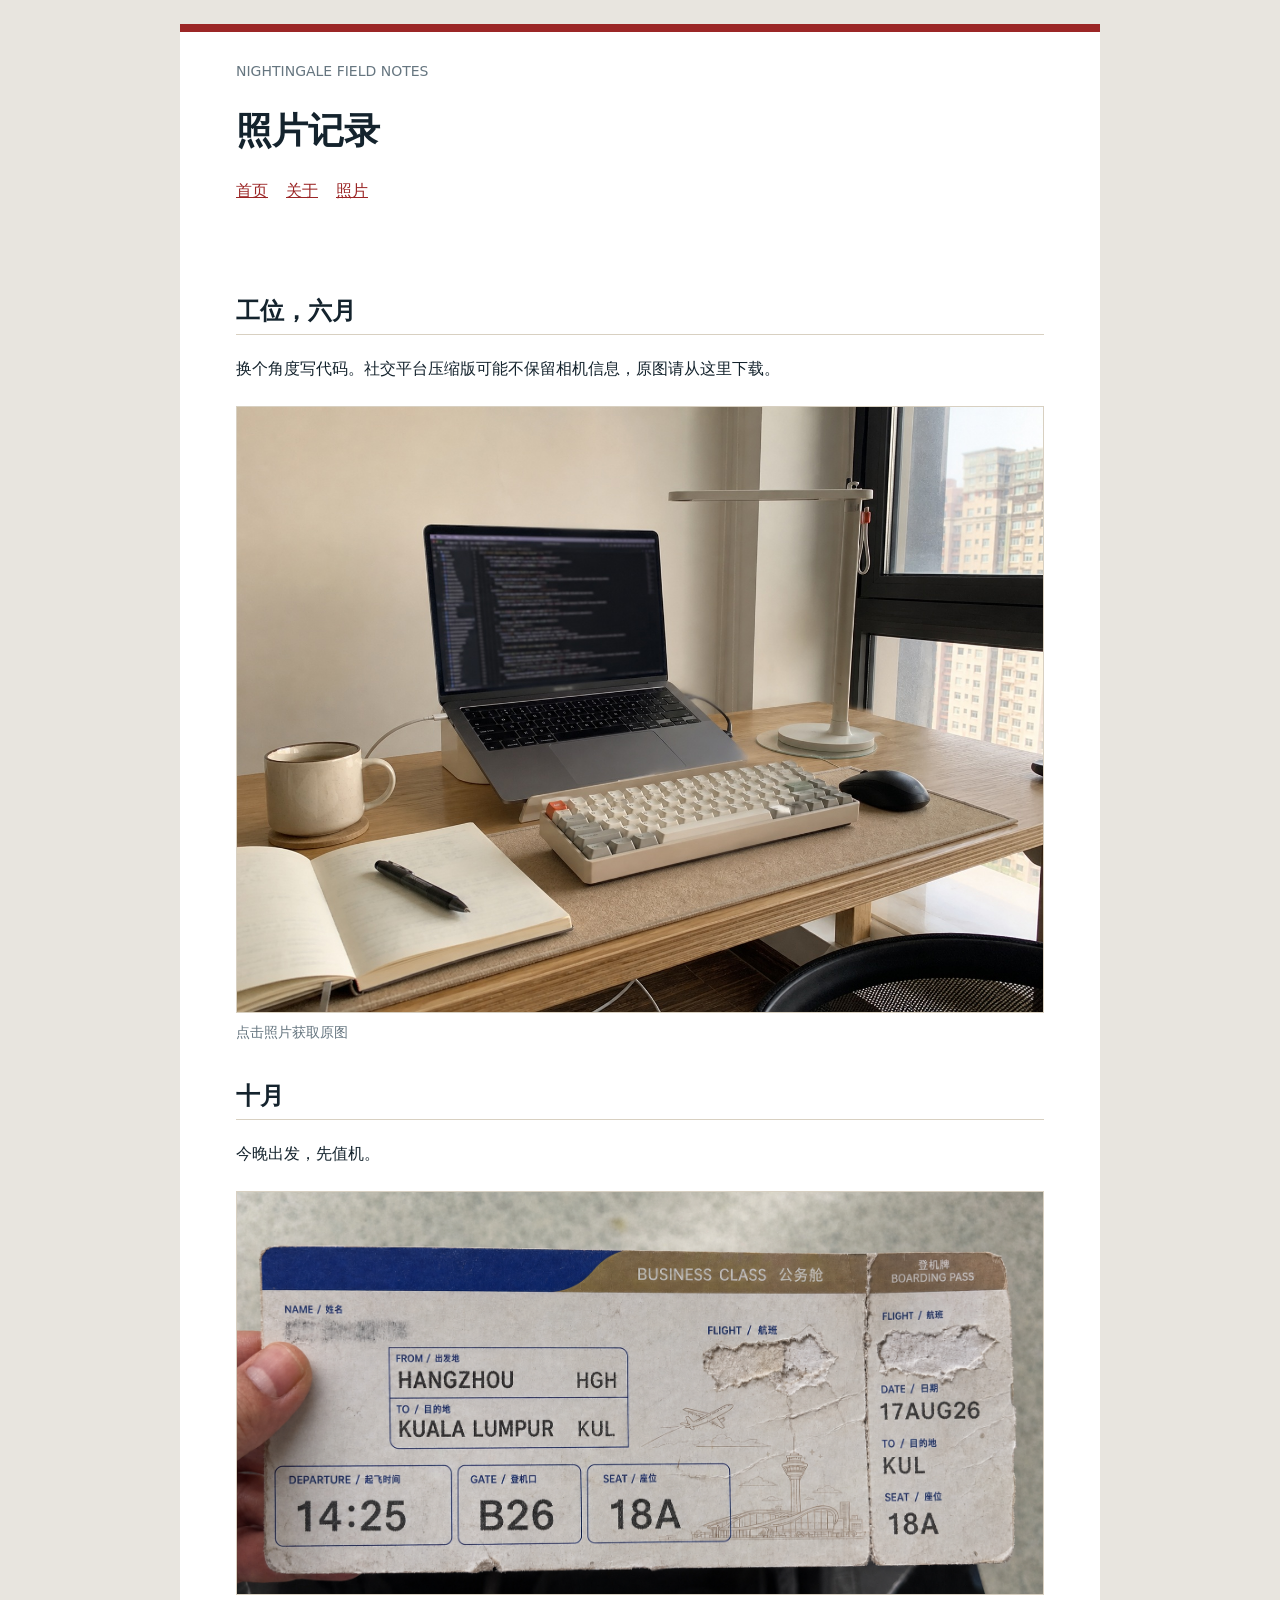
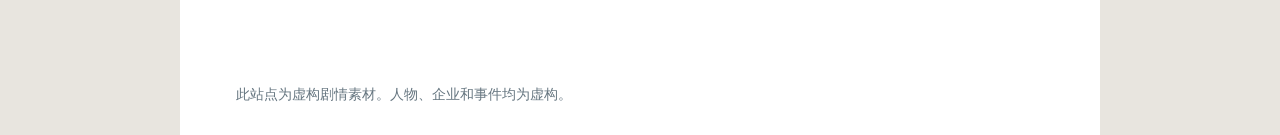
==== photos.html @ f272cc92 "Competition site publication" ====
<!doctype html><html lang='zh-CN'><head><meta charset='utf-8'><meta name='viewport' content='width=device-width,initial-scale=1'><title>照片记录</title><link rel='stylesheet' href='assets/style.css'></head><body><header><div class='meta'>NIGHTINGALE FIELD NOTES</div><h1>照片记录</h1><nav><a href='index.html'>首页</a><a href='about.html'>关于</a><a href='photos.html'>照片</a></nav></header><main><h2>工位，六月</h2><p>换个角度写代码。社交平台压缩版可能不保留相机信息，原图请从这里下载。</p><figure><a href='assets/images/workstation-original.jpg'><img src='assets/images/workstation-original.jpg' alt='工位照片'></a><figcaption>点击照片获取原图</figcaption></figure><h2>十月</h2><p>今晚出发，先值机。</p><figure><img src='assets/images/boarding.png' alt='登机牌残片'></figure></main><footer>此站点为虚构剧情素材。人物、企业和事件均为虚构。</footer></body></html>
---- assets/style.css ----
:root{--ink:#14232d;--muted:#667680;--accent:#9b2626;--paper:#f6f2e8;--line:#d8d0c1}
*{box-sizing:border-box}body{margin:0;background:#e8e5df;color:var(--ink);font-family:system-ui,-apple-system,"Microsoft YaHei",sans-serif;line-height:1.7}
header,main,footer{max-width:920px;margin:auto;background:#fff;padding:28px 56px}header{margin-top:24px;border-top:8px solid var(--accent)}nav a{margin-right:18px;color:var(--accent)}h1,h2{line-height:1.25}h1{font-size:36px}h2{margin-top:36px;border-bottom:1px solid var(--line);padding-bottom:8px}figure{margin:24px 0}img{max-width:100%;border:1px solid var(--line)}figcaption,.meta,footer{color:var(--muted);font-size:14px}.card{background:var(--paper);border-left:4px solid var(--accent);padding:18px 22px;margin:22px 0}.gone{font-size:64px;color:var(--accent);font-weight:700}.post{border-bottom:1px solid var(--line);padding:18px 0}.handle{font-weight:700}.time{color:var(--muted);font-size:13px}code{background:#eee;padding:2px 5px}
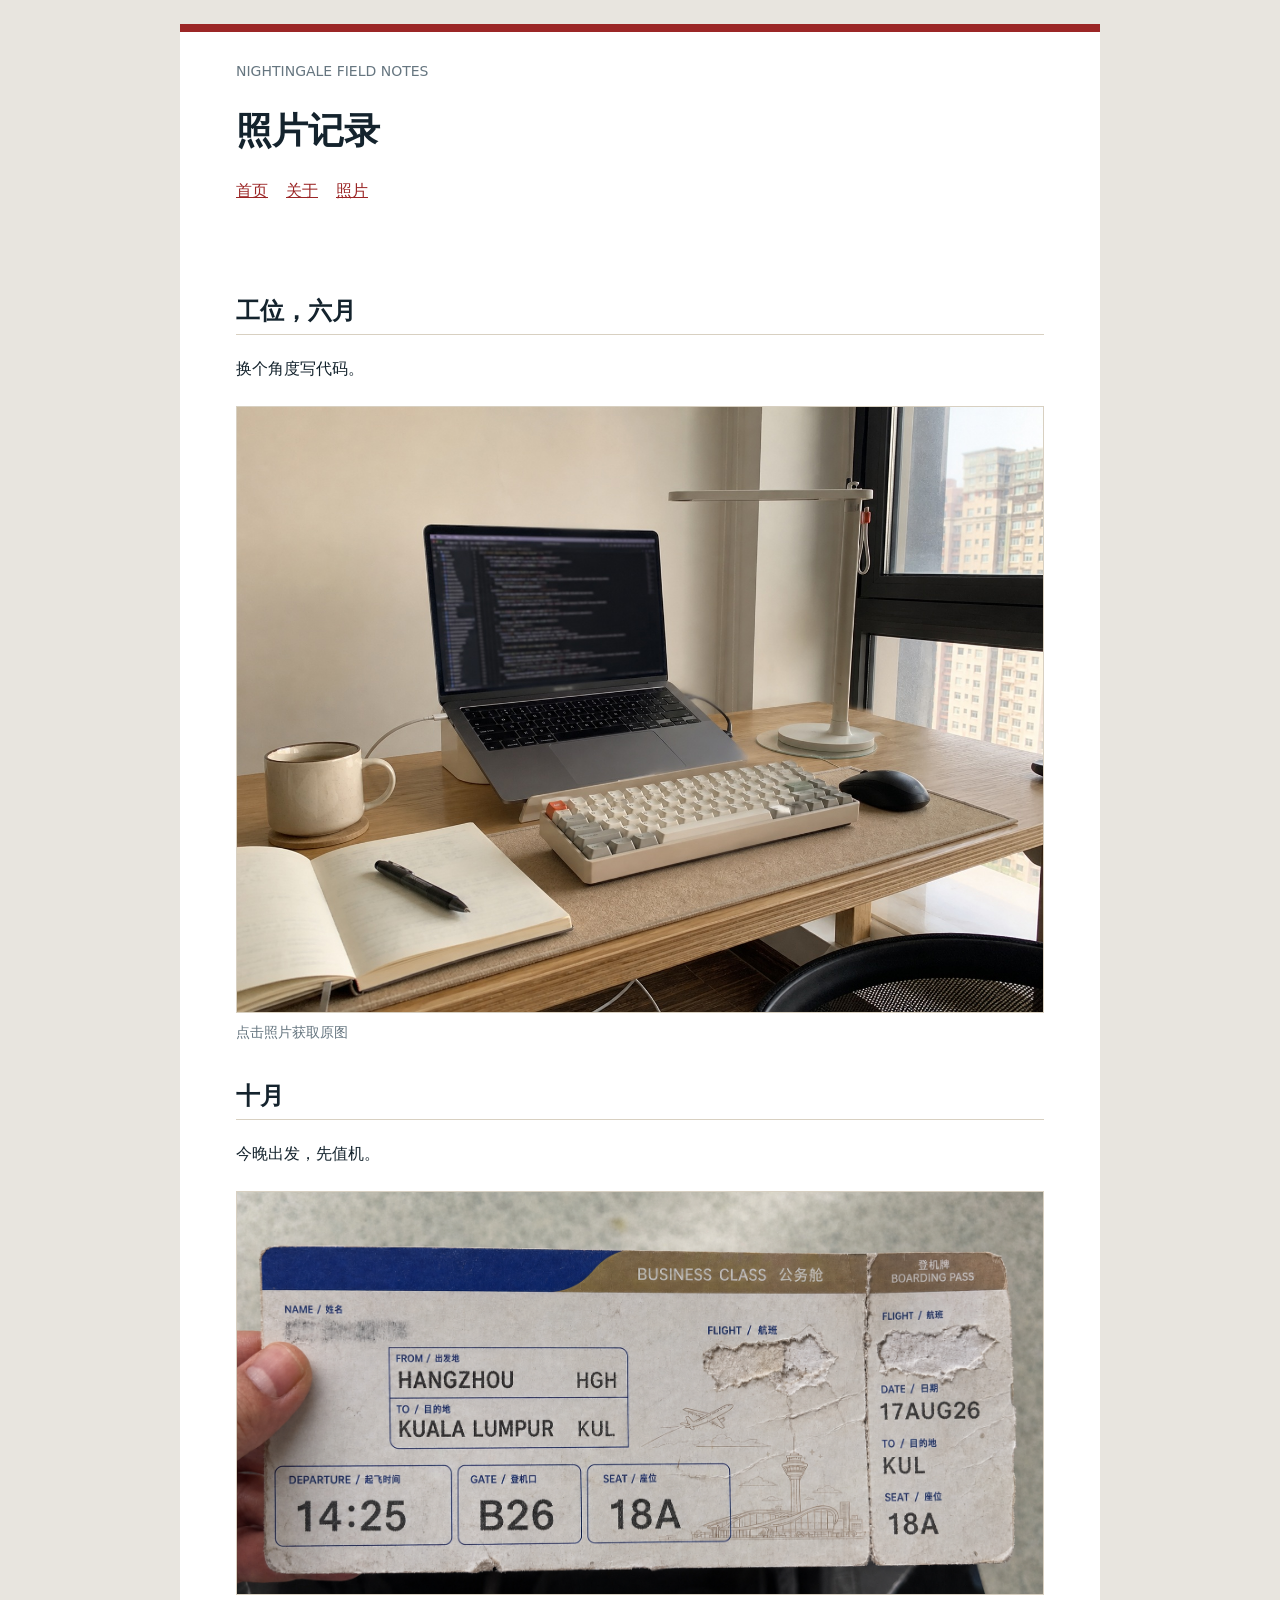
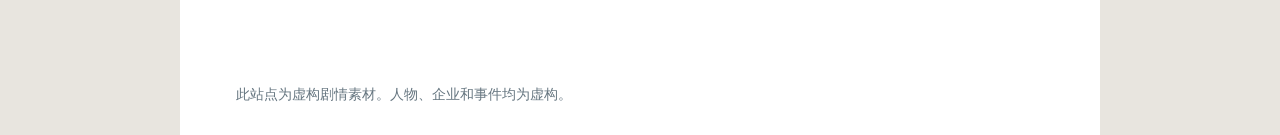
==== commit 749cf5cc: "Update photos.html" ====
--- a/photos.html
+++ b/photos.html
@@ -1 +1 @@
-<!doctype html><html lang='zh-CN'><head><meta charset='utf-8'><meta name='viewport' content='width=device-width,initial-scale=1'><title>照片记录</title><link rel='stylesheet' href='assets/style.css'></head><body><header><div class='meta'>NIGHTINGALE FIELD NOTES</div><h1>照片记录</h1><nav><a href='index.html'>首页</a><a href='about.html'>关于</a><a href='photos.html'>照片</a></nav></header><main><h2>工位，六月</h2><p>换个角度写代码。社交平台压缩版可能不保留相机信息，原图请从这里下载。</p><figure><a href='assets/images/workstation-original.jpg'><img src='assets/images/workstation-original.jpg' alt='工位照片'></a><figcaption>点击照片获取原图</figcaption></figure><h2>十月</h2><p>今晚出发，先值机。</p><figure><img src='assets/images/boarding.png' alt='登机牌残片'></figure></main><footer>此站点为虚构剧情素材。人物、企业和事件均为虚构。</footer></body></html>
+<!doctype html><html lang='zh-CN'><head><meta charset='utf-8'><meta name='viewport' content='width=device-width,initial-scale=1'><title>照片记录</title><link rel='stylesheet' href='assets/style.css'></head><body><header><div class='meta'>NIGHTINGALE FIELD NOTES</div><h1>照片记录</h1><nav><a href='index.html'>首页</a><a href='about.html'>关于</a><a href='photos.html'>照片</a></nav></header><main><h2>工位，六月</h2><p>换个角度写代码。</p><figure><a href='assets/images/workstation-original.jpg'><img src='assets/images/workstation-original.jpg' alt='工位照片'></a><figcaption>点击照片获取原图</figcaption></figure><h2>十月</h2><p>今晚出发，先值机。</p><figure><img src='assets/images/boarding.png' alt='登机牌残片'></figure></main><footer>此站点为虚构剧情素材。人物、企业和事件均为虚构。</footer></body></html>
